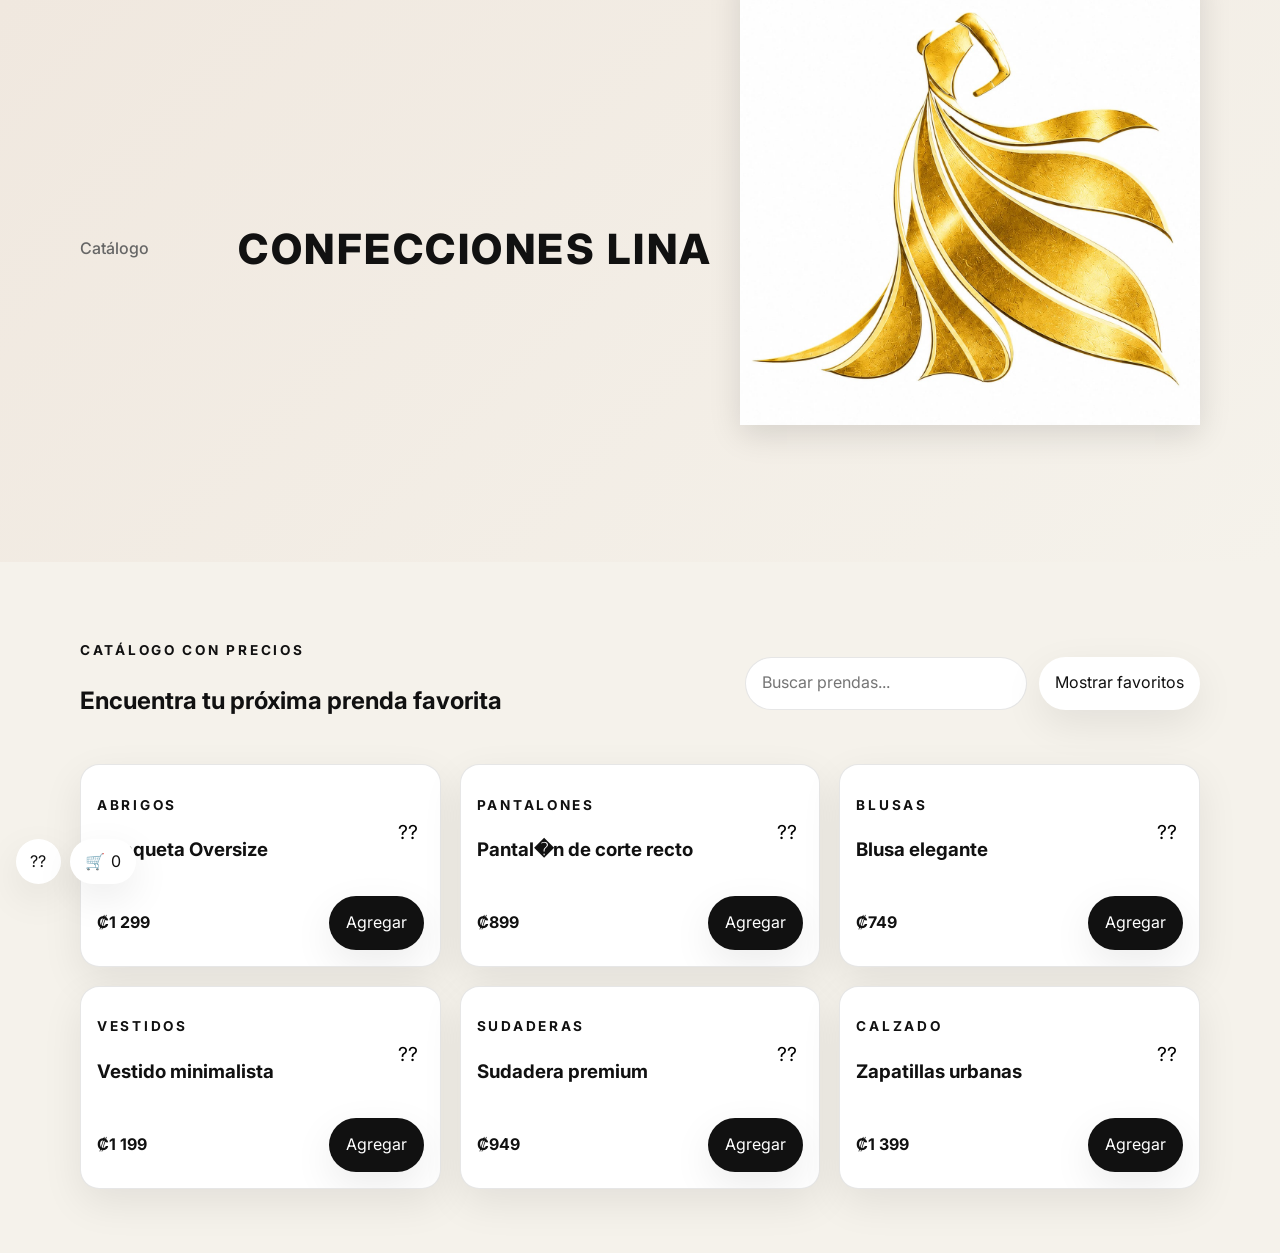
==== index.html @ da02c98f "Add files via upload" ====
<!DOCTYPE html>
<html lang="es" data-theme="light">
  <head>
    <meta charset="UTF-8" />
    <meta name="viewport" content="width=device-width, initial-scale=1.0" />
    <title>CONFECCIONES LINA| Tienda de Ropa</title>
    <meta
      name="description"
      content="Tienda de ropa moderna con catálogo, pedidos en línea, favoritos y pagos digitales."
    />
    <link rel="preconnect" href="https://fonts.googleapis.com" />
    <link rel="preconnect" href="https://fonts.gstatic.com" crossorigin />
    <link
      href="https://fonts.googleapis.com/css2?family=Inter:wght@400;500;600;700;800&display=swap"
      rel="stylesheet"
    />
    <link rel="stylesheet" href="styles.css" />
  </head>
  <body>
    <header class="hero">
      <nav class="navbar container">
        <div class="nav-links">
          <a href="#catalogo">Catálogo</a>
        </div>
        <div class="nav-actions">
          <a class="brand" href="#catalogo"><span class="brand-text">Confecciones Lina</span><img src="WhatsApp Image 2026-07-14 at 6.06.58 PM (8).jpeg" alt="Confecciones Lina logo" class="brand-logo"></a>
        </div>
      </nav>
    </header>

    <main>
      <section id="catalogo" class="section container">
        <div class="section-head">
          <div>
            <p class="eyebrow">Catálogo con precios</p>
            <h2>Encuentra tu próxima prenda favorita</h2>
          </div>
          <div class="controls">
            <input id="searchInput" type="search" placeholder="Buscar prendas..." />
            <button id="favoritesToggle" class="secondary-btn">Mostrar favoritos</button>
          </div>
        </div>

        <div id="productGrid" class="product-grid"></div>
      </section>
    </main>

    <div class="bottom-actions container">
      <button id="themeToggle" class="icon-btn" aria-label="Cambiar tema">🌙</button>
      <a id="cartBtn" class="cart-btn" href="cart.html">🛒 <span id="cartCount">0</span></a>
    </div>
    <script src="script.js"></script>
  </body>
</html>
---- styles.css ----
:root {
  color-scheme: light;
  --bg: #f5f2eb;
  --surface: #ffffff;
  --surface-2: #f0e8df;
  --text: #111111;
  --muted: #666666;
  --accent: #111111;
  --accent-2: #111111; /* cambiar dorado a negro */
  --border: rgba(17, 17, 17, 0.1);
  --shadow: 0 14px 40px rgba(17, 17, 17, 0.08);
}

html[data-theme='dark'] {
  color-scheme: dark;
  --bg: #0f1115;
  --surface: #161a22;
  --surface-2: #202531;
  --text: #f6f6f6;
  --muted: #b4b8c3;
  --accent: #ffffff;
  --accent-2: #111111; /* mantener negro en modo oscuro */
  --border: rgba(255, 255, 255, 0.12);
  --shadow: 0 14px 40px rgba(0, 0, 0, 0.28);
}

* { box-sizing: border-box; }
body {
  margin: 0;
  font-family: 'Inter', sans-serif;
  background: var(--bg);
  color: var(--text);
  line-height: 1.6;
  transition: background 0.3s ease, color 0.3s ease;
}
a { text-decoration: none; color: inherit; }
button, input { font: inherit; }
 .brand img, .brand-logo { width: auto; height: 420px; display: inline-block; object-fit: contain; margin-left: 0.6rem; vertical-align: middle; background: var(--bg) !important; background-color: var(--bg) !important; background-image: none !important; mix-blend-mode: normal; border: none; position: relative; top: -40px; z-index: 60; box-shadow: 0 10px 30px rgba(0,0,0,0.12); }
img { width: 100%; display: block; object-fit: cover; }
.container { width: min(1120px, calc(100% - 2rem)); margin: 0 auto; }
.hero {
  background: linear-gradient(135deg, var(--surface-2), var(--bg));
  padding-bottom: 4rem;
}
.navbar {
  display: flex;
  justify-content: space-between;
  align-items: center;
  padding: 1.2rem 0;
  gap: 1rem;
}
.brand {
  font-size: 2.6rem;
  font-weight: 800;
  letter-spacing: 0.06em;
  text-transform: uppercase;
  display: flex;
  align-items: center;
  gap: 0.6rem;
}
.brand { white-space: nowrap; }
.brand-text { margin-right: 0.5rem; display: inline-block; }

.brand { color: var(--accent); }
.nav-links, .nav-actions { display: flex; gap: 1rem; align-items: center; }
.nav-links a { color: var(--muted); font-weight: 500; }
.nav-links a:hover { color: var(--accent); }
.icon-btn, .secondary-btn, .primary-btn, .ghost-btn, .cart-btn {
  border: 0;
  border-radius: 999px;
  padding: 0.8rem 1rem;
  cursor: pointer;
  transition: transform 0.2s ease, box-shadow 0.2s ease;
}
.icon-btn:hover, .secondary-btn:hover, .primary-btn:hover, .ghost-btn:hover, .cart-btn:hover {
  transform: translateY(-2px);
}
.secondary-btn, .ghost-btn, .icon-btn, .cart-btn {
  background: var(--surface);
  color: var(--accent);
  box-shadow: var(--shadow);
}
.primary-btn {
  background: var(--accent-2);
  color: #fff;
  box-shadow: var(--shadow);
  border: 1px solid rgba(0,0,0,0.06);
}
.hero-content {
  display: grid;
  grid-template-columns: 1.1fr 0.9fr;
  gap: 2rem;
  align-items: center;
  padding: 3rem 0 1rem;
}
.eyebrow {
  font-size: 0.85rem;
  letter-spacing: 0.2em;
  text-transform: uppercase;
  color: var(--accent-2);
  font-weight: 700;
  margin-bottom: 0.5rem;
}
.hero h1 { font-size: clamp(2rem, 4vw, 3.2rem); margin: 0 0 1rem; }
.hero p { color: var(--muted); max-width: 60ch; }
.hero-actions { display: flex; flex-wrap: wrap; gap: 0.8rem; margin-top: 1.5rem; }
.hero-badges { display: flex; flex-wrap: wrap; gap: 0.7rem; margin-top: 1.3rem; }
.hero-badges span {
  padding: 0.55rem 0.85rem;
  background: var(--surface);
  border: 1px solid var(--border);
  border-radius: 999px;
  font-size: 0.92rem;
}
.hero-card {
  background: var(--surface);
  border: 1px solid var(--border);
  border-radius: 1.5rem;
  overflow: hidden;
  box-shadow: var(--shadow);
}
.hero-card img { height: 360px; }
.hero-card-info { padding: 1rem 1rem 1.2rem; }
.section { padding: 4rem 0; }
.section-head { display: flex; justify-content: space-between; align-items: center; gap: 1rem; margin-bottom: 1.5rem; }
.controls { display: flex; gap: 0.75rem; flex-wrap: wrap; }
.controls input {
  min-width: 220px;
  border: 1px solid var(--border);
  background: var(--surface);
  color: var(--text);
  border-radius: 999px;
  padding: 0.8rem 1rem;
}
.product-grid { display: grid; grid-template-columns: repeat(3, minmax(0, 1fr)); gap: 1.2rem; }
.owner-panel { padding-top: 1rem; }
.owner-grid { display: grid; grid-template-columns: 1.05fr 0.95fr; gap: 1.2rem; align-items: start; }
.owner-form, .owner-preview {
  background: var(--surface);
  border: 1px solid var(--border);
  border-radius: 1.2rem;
  padding: 1.2rem;
  box-shadow: var(--shadow);
}
.owner-form { display: grid; gap: 0.85rem; }
.field { display: grid; gap: 0.4rem; }
.field span { font-weight: 600; }
.field label {
  display: block;
  margin-bottom: 0.4rem;
  font-weight: 600;
}
.owner-login-link {
  margin-top: 1rem;
}
.owner-login-link button {
  width: 100%;
}
.owner-form input[type="text"], .owner-form input[type="number"], .owner-form input[type="url"], .owner-form input[type="file"] {
  padding: 0.8rem 0.95rem;
  border-radius: 0.85rem;
  border: 1px solid var(--border);
  background: var(--surface-2);
  color: var(--text);
}
.owner-form input[type="file"] { padding: 0.7rem; background: var(--surface); }
.form-feedback {
  margin: 0;
  color: var(--accent-2);
  font-weight: 600;
  min-height: 1.3rem;
}
.owner-preview-card {
  margin-top: 1rem;
  border-radius: 1rem;
  overflow: hidden;
  border: 1px solid var(--border);
  background: var(--surface-2);
}
.owner-registrations {
  margin-top: 1.5rem;
  padding: 1rem;
  border-radius: 1rem;
  border: 1px solid var(--border);
  background: var(--surface);
}
.registered-users {
  display: grid;
  gap: 0.8rem;
  margin-top: 1rem;
}
.registered-user {
  padding: 0.85rem;
  border-radius: 0.95rem;
  background: var(--surface-2);
  border: 1px solid var(--border);
}
.password-field {
  display: flex;
  gap: 0.6rem;
  align-items: center;
}
.login-actions {
  display: flex;
  gap: 0.75rem;
  flex-wrap: wrap;
  margin-top: 1rem;
}
.hidden { display: none !important; }
.modal.hidden { display: none; }
.modal-card { width: min(420px, 100%); position: relative; }
.owner-preview-image {
  height: 190px;
  background: linear-gradient(135deg, rgba(199, 166, 123, 0.35), rgba(17, 17, 17, 0.08));
  background-size: cover;
  background-position: center;
}
.owner-preview-info { padding: 1rem; }
.product-card {
  background: var(--surface);
  border: 1px solid var(--border);
  border-radius: 1.2rem;
  overflow: hidden;
  box-shadow: var(--shadow);
  transition: transform 0.25s ease;
}
.product-card:hover { transform: translateY(-4px); }
.product-card img { height: 230px; }
.product-info { padding: 1rem; }
.product-top { display: flex; justify-content: space-between; gap: 0.6rem; align-items: center; }
.favorite-btn {
  border: 0;
  background: none;
  font-size: 1.2rem;
  cursor: pointer;
}
.cart-row-actions {
  display: flex;
  align-items: center;
  gap: 0.8rem;
}
.remove-cart-btn {
  border: 1px solid var(--accent-2);
  background: transparent;
  color: var(--accent);
  border-radius: 0.9rem;
  padding: 0.45rem 0.85rem;
}
.price-row { display: flex; justify-content: space-between; align-items: center; margin-top: 0.8rem; }
.about { display: grid; grid-template-columns: 1.2fr 0.8fr; gap: 2rem; align-items: start; }
.about-card, .location-card, .review-card, .modal-card {
  background: var(--surface);
  border: 1px solid var(--border);
  border-radius: 1.2rem;
  padding: 1.2rem;
  box-shadow: var(--shadow);
}
.metric { display: flex; justify-content: space-between; padding: 0.7rem 0; border-bottom: 1px solid var(--border); }
.metric:last-child { border-bottom: 0; }
.gallery-grid { display: grid; grid-template-columns: repeat(3, minmax(0, 1fr)); gap: 1rem; }
.gallery-grid img { height: 260px; border-radius: 1rem; }
.review-grid { display: grid; grid-template-columns: repeat(3, minmax(0, 1fr)); gap: 1rem; }
.review-card p { color: var(--muted); }
.location-card { display: flex; justify-content: space-between; align-items: center; gap: 1rem; }
.whatsapp-float {
  position: fixed;
  right: 1rem;
  bottom: 1rem;
  width: 3.4rem;
  height: 3.4rem;
  border-radius: 50%;
  background: #25d366;
  color: white;
  display: grid;
  place-items: center;
  font-size: 1.45rem;
  box-shadow: var(--shadow);
  z-index: 20;
}

.bottom-actions {
  position: fixed;
  left: 1rem;
  bottom: 1rem;
  display: flex;
  gap: 0.6rem;
  align-items: center;
  background: transparent;
  z-index: 20;
}

.bottom-actions .icon-btn, .bottom-actions .cart-btn {
  border-radius: 999px;
  padding: 0.6rem 0.9rem;
  background: var(--surface);
  color: var(--accent);
  box-shadow: var(--shadow);
}

.bottom-actions .cart-btn { display: inline-flex; align-items: center; gap: 0.4rem; }
.modal {
  position: fixed;
  inset: 0;
  background: rgba(0, 0, 0, 0.4);
  display: grid;
  place-items: center;
  padding: 1rem;
  z-index: 30;
}
.hidden { display: none !important; }
.modal.hidden { display: none; }
.modal-card { width: min(420px, 100%); position: relative; }
.close-btn {
  position: absolute;
  right: 0.8rem;
  top: 0.8rem;
  border: 0;
  background: transparent;
  font-size: 1.3rem;
  cursor: pointer;
  color: var(--muted);
}
.modal form { display: grid; gap: 0.75rem; margin-top: 1rem; }
.modal input {
  padding: 0.85rem 0.95rem;
  border-radius: 0.8rem;
  border: 1px solid var(--border);
  background: var(--surface-2);
  color: var(--text);
}
.cart-items { display: grid; gap: 0.8rem; margin: 1rem 0; }
.cart-item { display: flex; justify-content: space-between; align-items: center; gap: 1rem; padding: 0.8rem 0; border-bottom: 1px solid var(--border); }
.cart-footer { display: flex; justify-content: space-between; align-items: center; gap: 1rem; margin-top: 1rem; }
@media (max-width: 900px) {
  .hero-content, .about, .product-grid, .gallery-grid, .review-grid, .owner-grid { grid-template-columns: 1fr; }
  .section-head, .location-card { flex-direction: column; align-items: start; }
}
@media (max-width: 720px) {
  .navbar { flex-wrap: wrap; }
  .nav-links { width: 100%; justify-content: space-between; order: 3; }
  .hero-card img { height: 260px; }
  .controls { width: 100%; }
  .controls input { flex: 1; min-width: 0; }
}

html[data-theme='dark'] .brand-logo { mix-blend-mode: normal; }

@media (max-width: 720px) {
  .brand img, .brand-logo { height: 140px; margin-right: 0.5rem; top: -12px; mix-blend-mode: normal; }
  .brand { font-size: 1.25rem; gap: 0.4rem; }
}

@media (min-width: 1120px) {
  .brand img, .brand-logo { height: 460px; top: -54px; }
}
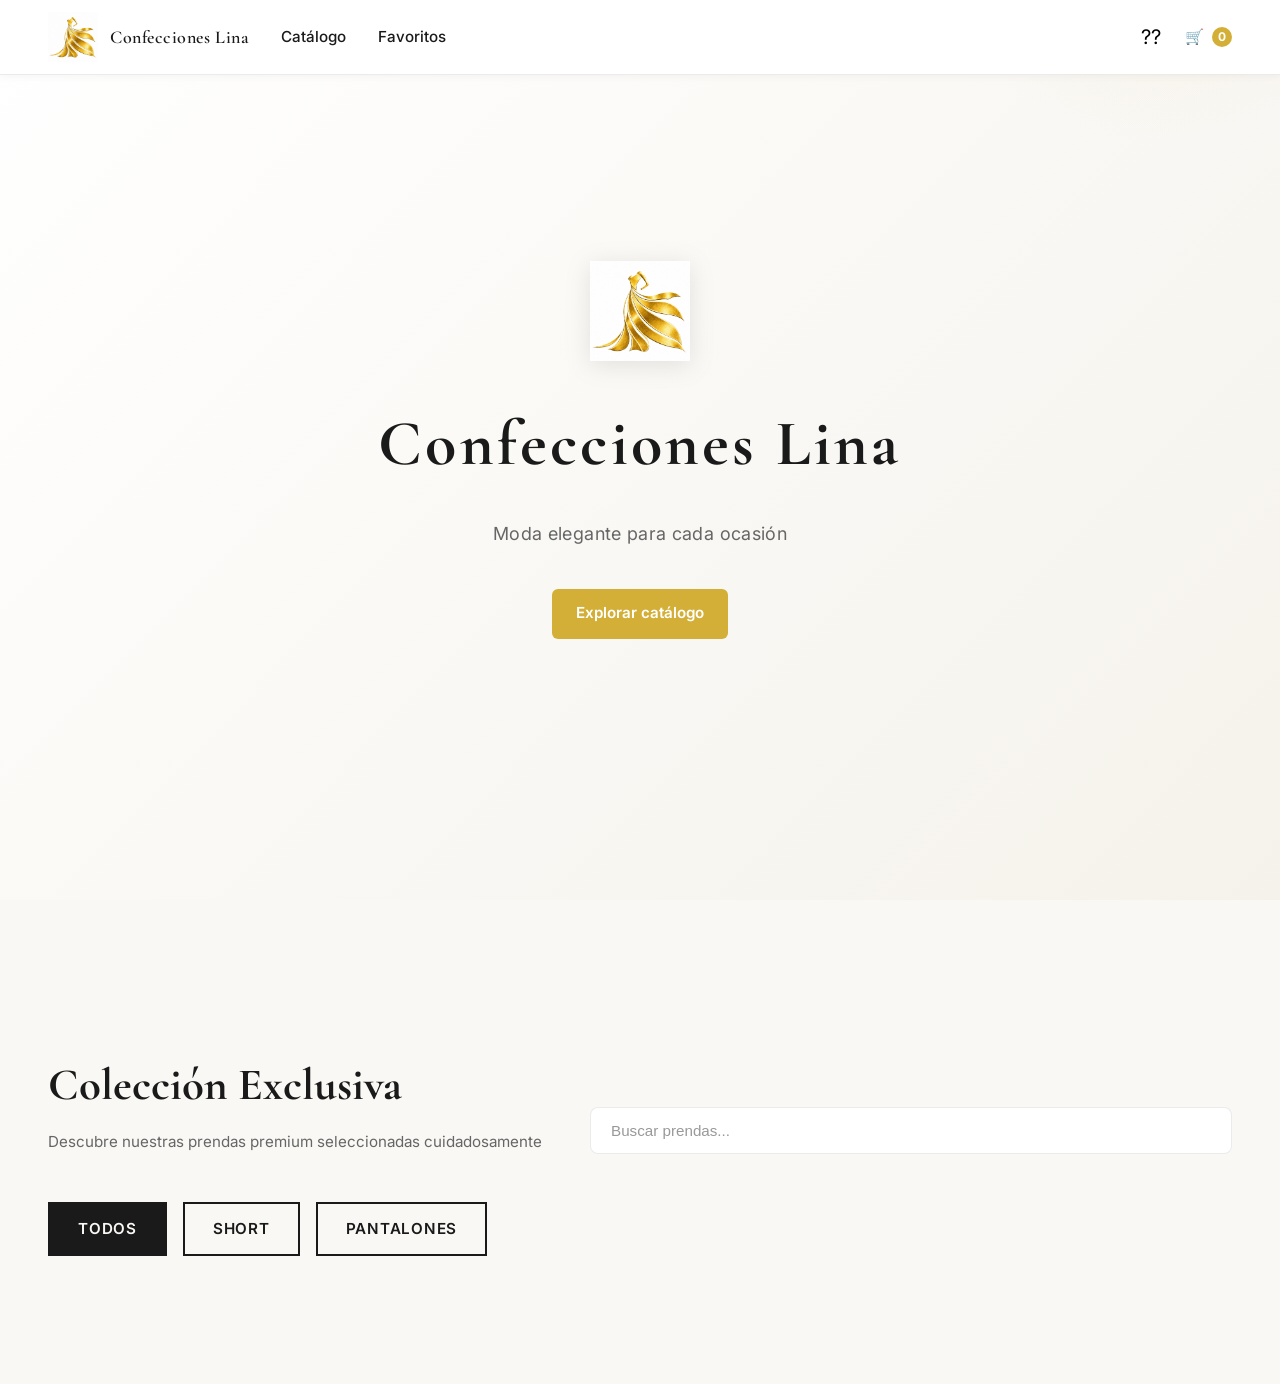
==== commit 21178944: "Add files via upload" ====
--- a/index.html
+++ b/index.html
@@ -3,10 +3,10 @@
   <head>
     <meta charset="UTF-8" />
     <meta name="viewport" content="width=device-width, initial-scale=1.0" />
-    <title>CONFECCIONES LINA| Tienda de Ropa</title>
+    <title>CONFECCIONES LINA | Boutique de Moda Premium</title>
     <meta
       name="description"
-      content="Tienda de ropa moderna con catálogo, pedidos en línea, favoritos y pagos digitales."
+      content="Boutique de moda elegante con colección premium de ropa para cada ocasión. Diseño exclusivo, calidad de lujo."
     />
     <link rel="preconnect" href="https://fonts.googleapis.com" />
     <link rel="preconnect" href="https://fonts.gstatic.com" crossorigin />
@@ -14,41 +14,71 @@
       href="https://fonts.googleapis.com/css2?family=Inter:wght@400;500;600;700;800&display=swap"
       rel="stylesheet"
     />
+    <link
+      href="https://fonts.googleapis.com/css2?family=Cormorant+Garamond:wght@500;600;700&display=swap"
+      rel="stylesheet"
+    />
     <link rel="stylesheet" href="styles.css" />
   </head>
   <body>
-    <header class="hero">
-      <nav class="navbar container">
-        <div class="nav-links">
-          <a href="#catalogo">Catálogo</a>
+    <!-- Hero Principal -->
+    <header class="hero-main">
+      <div class="hero-content">
+        <div class="hero-logo-wrapper">
+          <img src="Logo.jpeg" alt="Confecciones Lina logo" class="hero-logo" />
         </div>
-        <div class="nav-actions">
-          <a class="brand" href="#catalogo"><span class="brand-text">Confecciones Lina</span><img src="WhatsApp Image 2026-07-14 at 6.06.58 PM (8).jpeg" alt="Confecciones Lina logo" class="brand-logo"></a>
-        </div>
-      </nav>
+        <h1 class="hero-title">Confecciones Lina</h1>
+        <p class="hero-tagline">Moda elegante para cada ocasión</p>
+        <button class="btn-primary btn-hero" onclick="document.getElementById('catalogo').scrollIntoView({ behavior: 'smooth' })">
+          Explorar catálogo
+        </button>
+      </div>
     </header>
 
+    <!-- Navbar Fijo -->
+    <nav class="navbar-fixed container">
+      <div class="navbar-content">
+        <a href="#catalogo" class="navbar-brand">
+          <img src="Logo.jpeg" alt="Confecciones Lina" class="navbar-logo" />
+          <span>Confecciones Lina</span>
+        </a>
+        <div class="navbar-menu">
+          <a href="#catalogo" class="nav-link">Catálogo</a>
+          <button id="favoritesToggle" class="nav-link nav-btn">Favoritos</button>
+        </div>
+        <div class="navbar-actions">
+          <button id="themeToggle" class="nav-icon" aria-label="Cambiar tema">🌙</button>
+          <a id="cartBtn" class="nav-cart" href="cart.html">
+            🛒 <span id="cartCount">0</span>
+          </a>
+        </div>
+      </div>
+    </nav>
+
     <main>
-      <section id="catalogo" class="section container">
-        <div class="section-head">
+      <!-- Sección Catálogo -->
+      <section id="catalogo" class="section-catalog container">
+        <div class="section-header">
           <div>
-            <p class="eyebrow">Catálogo con precios</p>
-            <h2>Encuentra tu próxima prenda favorita</h2>
+            <h2 class="section-title">Colección Exclusiva</h2>
+            <p class="section-subtitle">Descubre nuestras prendas premium seleccionadas cuidadosamente</p>
           </div>
-          <div class="controls">
-            <input id="searchInput" type="search" placeholder="Buscar prendas..." />
-            <button id="favoritesToggle" class="secondary-btn">Mostrar favoritos</button>
+          <div class="search-box">
+            <input id="searchInput" type="search" placeholder="Buscar prendas..." class="search-input" />
           </div>
+        </div>
+
+        <!-- Categorías -->
+        <div class="categories-section">
+          <button class="category-btn active" data-category="all">Todos</button>
+          <button class="category-btn" data-category="Short">Short</button>
+          <button class="category-btn" data-category="Pantalones">Pantalones</button>
         </div>
 
         <div id="productGrid" class="product-grid"></div>
       </section>
     </main>
 
-    <div class="bottom-actions container">
-      <button id="themeToggle" class="icon-btn" aria-label="Cambiar tema">🌙</button>
-      <a id="cartBtn" class="cart-btn" href="cart.html">🛒 <span id="cartCount">0</span></a>
-    </div>
     <script src="script.js"></script>
   </body>
 </html>
--- a/styles.css
+++ b/styles.css
@@ -1,355 +1,906 @@
+/* ===== VARIABLES GLOBALES ===== */
 :root {
   color-scheme: light;
-  --bg: #f5f2eb;
+  --bg: #faf8f5;
   --surface: #ffffff;
-  --surface-2: #f0e8df;
-  --text: #111111;
-  --muted: #666666;
-  --accent: #111111;
-  --accent-2: #111111; /* cambiar dorado a negro */
-  --border: rgba(17, 17, 17, 0.1);
-  --shadow: 0 14px 40px rgba(17, 17, 17, 0.08);
-}
-
-html[data-theme='dark'] {
+  --surface-2: #f5f2eb;
+  --text: #1a1a1a;
+  --text-secondary: #666666;
+  --text-muted: #999999;
+  --gold: #d4af37;
+  --gold-dark: #c9a835;
+  --gold-light: #e8d9b8;
+  --border: rgba(0, 0, 0, 0.08);
+  --shadow-sm: 0 2px 8px rgba(0, 0, 0, 0.04);
+  --shadow-md: 0 8px 24px rgba(0, 0, 0, 0.08);
+  --shadow-lg: 0 16px 40px rgba(0, 0, 0, 0.12);
+  --transition: all 0.3s cubic-bezier(0.4, 0, 0.2, 1);
+}
+
+html[data-theme="dark"] {
   color-scheme: dark;
-  --bg: #0f1115;
-  --surface: #161a22;
-  --surface-2: #202531;
-  --text: #f6f6f6;
-  --muted: #b4b8c3;
-  --accent: #ffffff;
-  --accent-2: #111111; /* mantener negro en modo oscuro */
-  --border: rgba(255, 255, 255, 0.12);
-  --shadow: 0 14px 40px rgba(0, 0, 0, 0.28);
-}
-
-* { box-sizing: border-box; }
+  --bg: #0f0d0a;
+  --surface: #1a1815;
+  --surface-2: #242118;
+  --text: #f5f3f0;
+  --text-secondary: #b8b5af;
+  --text-muted: #7a7773;
+  --gold: #d4af37;
+  --gold-dark: #c9a835;
+  --gold-light: #3a3628;
+  --border: rgba(255, 255, 255, 0.1);
+  --shadow-sm: 0 2px 8px rgba(0, 0, 0, 0.2);
+  --shadow-md: 0 8px 24px rgba(0, 0, 0, 0.3);
+  --shadow-lg: 0 16px 40px rgba(0, 0, 0, 0.4);
+}
+
+/* ===== RESET & BASE ===== */
+* {
+  box-sizing: border-box;
+  margin: 0;
+  padding: 0;
+}
+
+html {
+  scroll-behavior: smooth;
+}
+
 body {
+  font-family: "Inter", sans-serif;
+  background: var(--bg);
+  color: var(--text);
+  line-height: 1.6;
+  transition: background var(--transition), color var(--transition);
+}
+
+a {
+  text-decoration: none;
+  color: inherit;
+}
+
+button {
+  font: inherit;
+  cursor: pointer;
+  border: none;
+}
+
+img {
+  max-width: 100%;
+  height: auto;
+  display: block;
+}
+
+.container {
+  width: min(1280px, calc(100% - 3rem));
+  margin: 0 auto;
+}
+
+/* ===== HERO PRINCIPAL ===== */
+.hero-main {
+  background: linear-gradient(135deg, var(--surface) 0%, var(--surface-2) 100%);
+  padding: 8rem 2rem;
+  display: flex;
+  align-items: center;
+  justify-content: center;
+  min-height: 100vh;
+  position: relative;
+  overflow: hidden;
+}
+
+.hero-main::before {
+  content: "";
+  position: absolute;
+  top: -40%;
+  right: -10%;
+  width: 500px;
+  height: 500px;
+  background: radial-gradient(circle, var(--gold-light) 0%, transparent 70%);
+  opacity: 0.3;
+  border-radius: 50%;
+  z-index: 0;
+}
+
+.hero-content {
+  text-align: center;
+  z-index: 1;
+  display: flex;
+  flex-direction: column;
+  align-items: center;
+  gap: 1.5rem;
+  animation: fadeInUp 0.8s ease-out;
+}
+
+.hero-logo-wrapper {
+  width: 100%;
+  display: flex;
+  justify-content: center;
+  margin-bottom: 0.5rem;
+}
+
+.hero-logo {
+  width: 100px;
+  height: 100px;
+  object-fit: contain;
+  filter: drop-shadow(0 4px 12px rgba(0, 0, 0, 0.1));
+}
+
+.hero-title {
+  font-family: "Cormorant Garamond", serif;
+  font-size: clamp(2.5rem, 5vw, 4rem);
+  font-weight: 700;
+  letter-spacing: 0.05em;
+  color: var(--text);
   margin: 0;
-  font-family: 'Inter', sans-serif;
-  background: var(--bg);
-  color: var(--text);
-  line-height: 1.6;
-  transition: background 0.3s ease, color 0.3s ease;
-}
-a { text-decoration: none; color: inherit; }
-button, input { font: inherit; }
- .brand img, .brand-logo { width: auto; height: 420px; display: inline-block; object-fit: contain; margin-left: 0.6rem; vertical-align: middle; background: var(--bg) !important; background-color: var(--bg) !important; background-image: none !important; mix-blend-mode: normal; border: none; position: relative; top: -40px; z-index: 60; box-shadow: 0 10px 30px rgba(0,0,0,0.12); }
-img { width: 100%; display: block; object-fit: cover; }
-.container { width: min(1120px, calc(100% - 2rem)); margin: 0 auto; }
-.hero {
-  background: linear-gradient(135deg, var(--surface-2), var(--bg));
-  padding-bottom: 4rem;
-}
-.navbar {
+}
+
+.hero-tagline {
+  font-size: 1.125rem;
+  color: var(--text-secondary);
+  font-weight: 400;
+  max-width: 50ch;
+  letter-spacing: 0.02em;
+}
+
+.btn-hero {
+  margin-top: 1rem;
+  padding: 1rem 2.5rem;
+  font-size: 1rem;
+  font-weight: 600;
+}
+
+/* ===== NAVBAR FIJO ===== */
+.navbar-fixed {
+  position: fixed;
+  top: 0;
+  left: 0;
+  right: 0;
+  background: var(--surface);
+  border-bottom: 1px solid var(--border);
+  box-shadow: var(--shadow-sm);
+  z-index: 100;
+  padding: 0;
+  width: 100%;
+}
+
+.navbar-content {
+  width: min(1280px, calc(100% - 3rem));
+  margin: 0 auto;
   display: flex;
   justify-content: space-between;
   align-items: center;
-  padding: 1.2rem 0;
-  gap: 1rem;
-}
-.brand {
-  font-size: 2.6rem;
-  font-weight: 800;
-  letter-spacing: 0.06em;
-  text-transform: uppercase;
-  display: flex;
-  align-items: center;
-  gap: 0.6rem;
-}
-.brand { white-space: nowrap; }
-.brand-text { margin-right: 0.5rem; display: inline-block; }
-
-.brand { color: var(--accent); }
-.nav-links, .nav-actions { display: flex; gap: 1rem; align-items: center; }
-.nav-links a { color: var(--muted); font-weight: 500; }
-.nav-links a:hover { color: var(--accent); }
-.icon-btn, .secondary-btn, .primary-btn, .ghost-btn, .cart-btn {
-  border: 0;
+  gap: 2rem;
+  padding: 0.75rem 1.5rem;
+}
+
+.navbar-brand {
+  display: flex;
+  align-items: center;
+  gap: 0.75rem;
+  font-family: "Cormorant Garamond", serif;
+  font-size: 1.125rem;
+  font-weight: 600;
+  letter-spacing: 0.03em;
+  white-space: nowrap;
+  transition: opacity var(--transition);
+}
+
+.navbar-brand:hover {
+  opacity: 0.7;
+}
+
+.navbar-logo {
+  width: 50px;
+  height: 50px;
+  object-fit: contain;
+}
+
+.navbar-menu {
+  display: flex;
+  gap: 2rem;
+  align-items: center;
+  flex: 1;
+}
+
+.nav-link {
+  font-size: 0.95rem;
+  color: var(--text);
+  font-weight: 500;
+  position: relative;
+  transition: color var(--transition);
+  background: none;
+  padding: 0;
+  border: none;
+  cursor: pointer;
+}
+
+.nav-link::after {
+  content: "";
+  position: absolute;
+  bottom: -4px;
+  left: 0;
+  width: 0;
+  height: 2px;
+  background: var(--gold);
+  transition: width var(--transition);
+}
+
+.nav-link:hover::after {
+  width: 100%;
+}
+
+.nav-btn {
+  background: none;
+  border: none;
+  font-weight: 500;
+  cursor: pointer;
+}
+
+.navbar-actions {
+  display: flex;
+  gap: 1.5rem;
+  align-items: center;
+}
+
+.nav-icon {
+  background: none;
+  border: none;
+  font-size: 1.25rem;
+  cursor: pointer;
+  transition: transform var(--transition);
+}
+
+.nav-icon:hover {
+  transform: scale(1.15);
+}
+
+.nav-cart {
+  display: inline-flex;
+  align-items: center;
+  gap: 0.5rem;
+  font-weight: 600;
+  font-size: 0.95rem;
+  color: var(--gold);
+  transition: color var(--transition);
+}
+
+.nav-cart:hover {
+  color: var(--gold-dark);
+}
+
+#cartCount {
+  display: inline-flex;
+  align-items: center;
+  justify-content: center;
+  min-width: 20px;
+  height: 20px;
+  background: var(--gold);
+  color: #fff;
   border-radius: 999px;
-  padding: 0.8rem 1rem;
-  cursor: pointer;
-  transition: transform 0.2s ease, box-shadow 0.2s ease;
-}
-.icon-btn:hover, .secondary-btn:hover, .primary-btn:hover, .ghost-btn:hover, .cart-btn:hover {
-  transform: translateY(-2px);
-}
-.secondary-btn, .ghost-btn, .icon-btn, .cart-btn {
-  background: var(--surface);
-  color: var(--accent);
-  box-shadow: var(--shadow);
-}
-.primary-btn {
-  background: var(--accent-2);
-  color: #fff;
-  box-shadow: var(--shadow);
-  border: 1px solid rgba(0,0,0,0.06);
-}
-.hero-content {
-  display: grid;
-  grid-template-columns: 1.1fr 0.9fr;
-  gap: 2rem;
-  align-items: center;
-  padding: 3rem 0 1rem;
-}
-.eyebrow {
-  font-size: 0.85rem;
-  letter-spacing: 0.2em;
-  text-transform: uppercase;
-  color: var(--accent-2);
+  font-size: 0.75rem;
+  font-weight: 700;
+}
+
+/* ===== MAIN CONTENT (con margen para navbar fijo) ===== */
+main {
+  padding-top: 70px;
+}
+
+/* ===== SECCIÓN CATÁLOGO ===== */
+.section-catalog {
+  padding: 5rem 1.5rem;
+}
+
+.section-header {
+  display: flex;
+  justify-content: space-between;
+  align-items: flex-end;
+  gap: 3rem;
+  margin-bottom: 3rem;
+}
+
+.section-title {
+  font-family: "Cormorant Garamond", serif;
+  font-size: clamp(2rem, 4vw, 2.8rem);
   font-weight: 700;
   margin-bottom: 0.5rem;
-}
-.hero h1 { font-size: clamp(2rem, 4vw, 3.2rem); margin: 0 0 1rem; }
-.hero p { color: var(--muted); max-width: 60ch; }
-.hero-actions { display: flex; flex-wrap: wrap; gap: 0.8rem; margin-top: 1.5rem; }
-.hero-badges { display: flex; flex-wrap: wrap; gap: 0.7rem; margin-top: 1.3rem; }
-.hero-badges span {
-  padding: 0.55rem 0.85rem;
-  background: var(--surface);
-  border: 1px solid var(--border);
-  border-radius: 999px;
-  font-size: 0.92rem;
-}
-.hero-card {
-  background: var(--surface);
-  border: 1px solid var(--border);
-  border-radius: 1.5rem;
-  overflow: hidden;
-  box-shadow: var(--shadow);
-}
-.hero-card img { height: 360px; }
-.hero-card-info { padding: 1rem 1rem 1.2rem; }
-.section { padding: 4rem 0; }
-.section-head { display: flex; justify-content: space-between; align-items: center; gap: 1rem; margin-bottom: 1.5rem; }
-.controls { display: flex; gap: 0.75rem; flex-wrap: wrap; }
-.controls input {
-  min-width: 220px;
+  color: var(--text);
+}
+
+.section-subtitle {
+  font-size: 0.95rem;
+  color: var(--text-secondary);
+  max-width: 60ch;
+}
+
+.search-box {
+  flex: 1;
+  min-width: 250px;
+}
+
+.search-input {
+  width: 100%;
+  padding: 0.875rem 1.25rem;
+  font-size: 0.95rem;
   border: 1px solid var(--border);
   background: var(--surface);
   color: var(--text);
-  border-radius: 999px;
-  padding: 0.8rem 1rem;
-}
-.product-grid { display: grid; grid-template-columns: repeat(3, minmax(0, 1fr)); gap: 1.2rem; }
-.owner-panel { padding-top: 1rem; }
-.owner-grid { display: grid; grid-template-columns: 1.05fr 0.95fr; gap: 1.2rem; align-items: start; }
-.owner-form, .owner-preview {
-  background: var(--surface);
-  border: 1px solid var(--border);
-  border-radius: 1.2rem;
-  padding: 1.2rem;
-  box-shadow: var(--shadow);
-}
-.owner-form { display: grid; gap: 0.85rem; }
-.field { display: grid; gap: 0.4rem; }
-.field span { font-weight: 600; }
-.field label {
-  display: block;
-  margin-bottom: 0.4rem;
-  font-weight: 600;
-}
-.owner-login-link {
-  margin-top: 1rem;
-}
-.owner-login-link button {
-  width: 100%;
-}
-.owner-form input[type="text"], .owner-form input[type="number"], .owner-form input[type="url"], .owner-form input[type="file"] {
-  padding: 0.8rem 0.95rem;
-  border-radius: 0.85rem;
-  border: 1px solid var(--border);
-  background: var(--surface-2);
-  color: var(--text);
-}
-.owner-form input[type="file"] { padding: 0.7rem; background: var(--surface); }
-.form-feedback {
-  margin: 0;
-  color: var(--accent-2);
-  font-weight: 600;
-  min-height: 1.3rem;
-}
-.owner-preview-card {
-  margin-top: 1rem;
-  border-radius: 1rem;
-  overflow: hidden;
-  border: 1px solid var(--border);
-  background: var(--surface-2);
-}
-.owner-registrations {
-  margin-top: 1.5rem;
-  padding: 1rem;
-  border-radius: 1rem;
-  border: 1px solid var(--border);
-  background: var(--surface);
-}
-.registered-users {
+  border-radius: 8px;
+  transition: border-color var(--transition), box-shadow var(--transition);
+}
+
+.search-input:focus {
+  outline: none;
+  border-color: var(--gold);
+  box-shadow: 0 0 0 3px var(--gold-light);
+}
+
+.search-input::placeholder {
+  color: var(--text-muted);
+}
+
+/* ===== CATEGORÍAS ===== */
+.categories-section {
+  margin: 2.5rem 0 3rem 0;
+  display: flex;
+  gap: 1rem;
+  flex-wrap: wrap;
+}
+
+.category-btn {
+  padding: 0.8rem 1.75rem;
+  font-size: 0.95rem;
+  font-weight: 600;
+  background: transparent;
+  color: var(--text);
+  border: 2px solid var(--text);
+  border-radius: 0;
+  letter-spacing: 0.05em;
+  text-transform: uppercase;
+  cursor: pointer;
+  transition: all 0.3s ease;
+}
+
+.category-btn:hover {
+  border-color: var(--gold);
+  color: var(--gold);
+  background: transparent;
+}
+
+.category-btn.active {
+  background: var(--text);
+  color: var(--bg);
+  border-color: var(--text);
+}
+
+.category-btn.active:hover {
+  background: var(--gold);
+  border-color: var(--gold);
+  color: #1a1a1a;
+}
+
+/* ===== PRODUCT GRID ===== */
+.product-grid {
   display: grid;
-  gap: 0.8rem;
-  margin-top: 1rem;
-}
-.registered-user {
-  padding: 0.85rem;
-  border-radius: 0.95rem;
-  background: var(--surface-2);
-  border: 1px solid var(--border);
-}
-.password-field {
-  display: flex;
-  gap: 0.6rem;
-  align-items: center;
-}
-.login-actions {
-  display: flex;
-  gap: 0.75rem;
-  flex-wrap: wrap;
-  margin-top: 1rem;
-}
-.hidden { display: none !important; }
-.modal.hidden { display: none; }
-.modal-card { width: min(420px, 100%); position: relative; }
-.owner-preview-image {
-  height: 190px;
-  background: linear-gradient(135deg, rgba(199, 166, 123, 0.35), rgba(17, 17, 17, 0.08));
-  background-size: cover;
-  background-position: center;
-}
-.owner-preview-info { padding: 1rem; }
+  grid-template-columns: repeat(auto-fill, minmax(280px, 1fr));
+  gap: 2rem;
+  animation: fadeIn 0.6s ease-out 0.2s both;
+}
+
+@keyframes fadeIn {
+  from {
+    opacity: 0;
+  }
+  to {
+    opacity: 1;
+  }
+}
+
+@keyframes fadeInUp {
+  from {
+    opacity: 0;
+    transform: translateY(30px);
+  }
+  to {
+    opacity: 1;
+    transform: translateY(0);
+  }
+}
+
+/* ===== PRODUCT CARD ===== */
 .product-card {
   background: var(--surface);
   border: 1px solid var(--border);
-  border-radius: 1.2rem;
+  border-radius: 12px;
   overflow: hidden;
-  box-shadow: var(--shadow);
-  transition: transform 0.25s ease;
-}
-.product-card:hover { transform: translateY(-4px); }
-.product-card img { height: 230px; }
-.product-info { padding: 1rem; }
-.product-top { display: flex; justify-content: space-between; gap: 0.6rem; align-items: center; }
+  box-shadow: var(--shadow-sm);
+  transition: var(--transition);
+  animation: fadeInUp 0.6s ease-out both;
+}
+
+.product-card:hover {
+  transform: translateY(-8px);
+  box-shadow: var(--shadow-lg);
+  border-color: var(--gold-light);
+}
+
+.product-image-wrapper {
+  overflow: hidden;
+  height: 280px;
+  background: var(--surface-2);
+  position: relative;
+}
+
+.product-card img {
+  width: 100%;
+  height: 100%;
+  object-fit: cover;
+  transition: transform 0.6s ease-out;
+}
+
+.product-card:hover img {
+  transform: scale(1.05);
+}
+
+.product-info {
+  padding: 1.5rem;
+}
+
+.product-category {
+  font-size: 0.75rem;
+  letter-spacing: 0.1em;
+  text-transform: uppercase;
+  color: var(--gold);
+  font-weight: 700;
+  margin-bottom: 0.5rem;
+}
+
+.product-name {
+  font-family: "Cormorant Garamond", serif;
+  font-size: 1.25rem;
+  font-weight: 600;
+  margin: 0.5rem 0 1rem;
+  color: var(--text);
+  line-height: 1.3;
+}
+
+.product-footer {
+  display: flex;
+  justify-content: space-between;
+  align-items: center;
+  gap: 0.75rem;
+}
+
+.product-price {
+  font-size: 1.25rem;
+  font-weight: 700;
+  color: var(--gold);
+}
+
+.product-actions {
+  display: flex;
+  gap: 0.5rem;
+}
+
+.btn-add {
+  flex: 1;
+  padding: 0.65rem 1rem;
+  font-size: 0.9rem;
+  font-weight: 600;
+  border-radius: 6px;
+  transition: var(--transition);
+}
+
 .favorite-btn {
-  border: 0;
-  background: none;
-  font-size: 1.2rem;
+  width: 40px;
+  height: 40px;
+  display: flex;
+  align-items: center;
+  justify-content: center;
+  background: var(--surface-2);
+  border: 1px solid var(--border);
+  border-radius: 6px;
+  font-size: 1.1rem;
   cursor: pointer;
-}
-.cart-row-actions {
-  display: flex;
-  align-items: center;
-  gap: 0.8rem;
-}
-.remove-cart-btn {
-  border: 1px solid var(--accent-2);
-  background: transparent;
-  color: var(--accent);
-  border-radius: 0.9rem;
-  padding: 0.45rem 0.85rem;
-}
-.price-row { display: flex; justify-content: space-between; align-items: center; margin-top: 0.8rem; }
-.about { display: grid; grid-template-columns: 1.2fr 0.8fr; gap: 2rem; align-items: start; }
-.about-card, .location-card, .review-card, .modal-card {
+  transition: var(--transition);
+}
+
+.favorite-btn:hover {
+  background: var(--gold-light);
+  transform: scale(1.1);
+}
+
+/* ===== BOTONES ===== */
+.btn-primary {
+  background: var(--gold);
+  color: #fff;
+  padding: 0.8rem 1.5rem;
+  border: none;
+  border-radius: 6px;
+  font-weight: 600;
+  font-size: 0.95rem;
+  transition: var(--transition);
+  cursor: pointer;
+}
+
+.btn-primary:hover {
+  background: var(--gold-dark);
+  transform: translateY(-2px);
+  box-shadow: var(--shadow-md);
+}
+
+.btn-secondary {
+  background: var(--surface);
+  color: var(--text);
+  border: 1px solid var(--border);
+  padding: 0.8rem 1.5rem;
+  border-radius: 6px;
+  font-weight: 600;
+  font-size: 0.95rem;
+  transition: var(--transition);
+  cursor: pointer;
+}
+
+.btn-secondary:hover {
+  border-color: var(--gold);
+  color: var(--gold);
+}
+
+/* ===== RESPONSIVE ===== */
+@media (max-width: 1024px) {
+  .navbar-menu {
+    gap: 1.5rem;
+  }
+
+  .section-header {
+    flex-direction: column;
+    gap: 1.5rem;
+    align-items: flex-start;
+  }
+
+  .product-grid {
+    grid-template-columns: repeat(auto-fill, minmax(240px, 1fr));
+    gap: 1.5rem;
+  }
+}
+
+@media (max-width: 768px) {
+  .navbar-content {
+    flex-wrap: wrap;
+    padding: 1rem 1.5rem;
+  }
+
+  .navbar-brand {
+    flex: 1;
+  }
+
+  .navbar-menu {
+    width: 100%;
+    order: 3;
+    gap: 1rem;
+  }
+
+  .navbar-actions {
+    order: 2;
+    gap: 1rem;
+  }
+
+  .nav-link {
+    font-size: 0.9rem;
+  }
+
+  .hero-main {
+    padding: 6rem 1.5rem;
+    min-height: 80vh;
+  }
+
+  .hero-logo {
+    width: 80px;
+    height: 80px;
+  }
+
+  .hero-title {
+    font-size: 2.2rem;
+  }
+
+  .section-catalog {
+    padding: 3rem 1.5rem;
+  }
+
+  .product-grid {
+    grid-template-columns: repeat(auto-fill, minmax(180px, 1fr));
+    gap: 1rem;
+  }
+
+  .product-image-wrapper {
+    height: 200px;
+  }
+
+  .product-name {
+    font-size: 1.1rem;
+  }
+
+  .section-header {
+    flex-direction: column;
+  }
+
+  .search-box {
+    width: 100%;
+    min-width: unset;
+  }
+}
+
+@media (max-width: 480px) {
+  .navbar-content {
+    padding: 0.75rem 1rem;
+  }
+
+  .navbar-brand span {
+    display: none;
+  }
+
+  .navbar-logo {
+    width: 45px;
+    height: 45px;
+  }
+
+  .navbar-menu {
+    flex-direction: column;
+    gap: 0.5rem;
+    width: 100%;
+    padding-top: 0.5rem;
+    border-top: 1px solid var(--border);
+  }
+
+  .nav-link {
+    font-size: 0.85rem;
+  }
+
+  .hero-main {
+    padding: 4rem 1rem;
+    min-height: 70vh;
+  }
+
+  .hero-logo {
+    width: 70px;
+    height: 70px;
+  }
+
+  .hero-title {
+    font-size: 1.8rem;
+  }
+
+  .hero-tagline {
+    font-size: 1rem;
+  }
+
+  .btn-hero {
+    padding: 0.875rem 2rem;
+    font-size: 0.95rem;
+  }
+
+  .section-catalog {
+    padding: 2rem 1rem;
+  }
+
+  .section-title {
+    font-size: 1.6rem;
+  }
+
+  .product-grid {
+    grid-template-columns: 1fr;
+    gap: 1.5rem;
+  }
+
+  .product-image-wrapper {
+    height: 240px;
+  }
+
+  .product-footer {
+    flex-direction: column;
+    gap: 0.75rem;
+  }
+
+  .btn-add {
+    width: 100%;
+  }
+
+  .favorite-btn {
+    width: 100%;
+  }
+}
+
+/* ===== UTILIDADES ===== */
+.hidden {
+  display: none !important;
+}
+
+/* ===== CARRITO ===== */
+.cart-container {
+  display: grid;
+  grid-template-columns: 1fr 350px;
+  gap: 2rem;
+  margin-top: 2rem;
+}
+
+.cart-items {
+  display: grid;
+  gap: 1rem;
+}
+
+.cart-item {
   background: var(--surface);
   border: 1px solid var(--border);
-  border-radius: 1.2rem;
-  padding: 1.2rem;
-  box-shadow: var(--shadow);
-}
-.metric { display: flex; justify-content: space-between; padding: 0.7rem 0; border-bottom: 1px solid var(--border); }
-.metric:last-child { border-bottom: 0; }
-.gallery-grid { display: grid; grid-template-columns: repeat(3, minmax(0, 1fr)); gap: 1rem; }
-.gallery-grid img { height: 260px; border-radius: 1rem; }
-.review-grid { display: grid; grid-template-columns: repeat(3, minmax(0, 1fr)); gap: 1rem; }
-.review-card p { color: var(--muted); }
-.location-card { display: flex; justify-content: space-between; align-items: center; gap: 1rem; }
-.whatsapp-float {
-  position: fixed;
-  right: 1rem;
-  bottom: 1rem;
-  width: 3.4rem;
-  height: 3.4rem;
-  border-radius: 50%;
-  background: #25d366;
-  color: white;
-  display: grid;
-  place-items: center;
-  font-size: 1.45rem;
-  box-shadow: var(--shadow);
-  z-index: 20;
-}
-
-.bottom-actions {
-  position: fixed;
-  left: 1rem;
-  bottom: 1rem;
-  display: flex;
-  gap: 0.6rem;
-  align-items: center;
+  border-radius: 12px;
+  padding: 1.5rem;
+  display: flex;
+  justify-content: space-between;
+  align-items: center;
+  gap: 1.5rem;
+  transition: var(--transition);
+}
+
+.cart-item:hover {
+  border-color: var(--gold-light);
+  box-shadow: var(--shadow-md);
+}
+
+.cart-item-info {
+  flex: 1;
+}
+
+.cart-item-name {
+  font-family: "Cormorant Garamond", serif;
+  font-size: 1.1rem;
+  font-weight: 600;
+  margin-bottom: 0.25rem;
+  color: var(--text);
+}
+
+.cart-item-quantity {
+  font-size: 0.9rem;
+  color: var(--text-secondary);
+}
+
+.cart-item-actions {
+  display: flex;
+  flex-direction: column;
+  align-items: flex-end;
+  gap: 0.75rem;
+}
+
+.cart-item-price {
+  font-size: 1.125rem;
+  font-weight: 700;
+  color: var(--gold);
+}
+
+.remove-cart-btn {
+  padding: 0.5rem 1rem;
+  font-size: 0.85rem;
+  background: var(--surface-2);
+  border: 1px solid var(--border);
+  border-radius: 6px;
+  color: var(--text);
+  transition: var(--transition);
+  cursor: pointer;
+  font-weight: 500;
+}
+
+.remove-cart-btn:hover {
   background: transparent;
-  z-index: 20;
-}
-
-.bottom-actions .icon-btn, .bottom-actions .cart-btn {
-  border-radius: 999px;
-  padding: 0.6rem 0.9rem;
+  border-color: var(--text);
+  color: var(--text);
+}
+
+.cart-summary {
   background: var(--surface);
-  color: var(--accent);
-  box-shadow: var(--shadow);
-}
-
-.bottom-actions .cart-btn { display: inline-flex; align-items: center; gap: 0.4rem; }
-.modal {
-  position: fixed;
-  inset: 0;
-  background: rgba(0, 0, 0, 0.4);
-  display: grid;
-  place-items: center;
+  border: 1px solid var(--border);
+  border-radius: 12px;
+  padding: 2rem;
+  display: flex;
+  flex-direction: column;
+  gap: 1.5rem;
+  height: fit-content;
+  position: sticky;
+  top: 90px;
+}
+
+.cart-total {
+  display: flex;
+  justify-content: space-between;
+  align-items: center;
+  padding-bottom: 1rem;
+  border-bottom: 2px solid var(--gold);
+  font-size: 1.125rem;
+  font-weight: 600;
+}
+
+.total-amount {
+  font-size: 1.5rem;
+  color: var(--gold);
+  font-family: "Cormorant Garamond", serif;
+}
+
+.btn-checkout,
+.btn-continue {
+  width: 100%;
   padding: 1rem;
-  z-index: 30;
-}
-.hidden { display: none !important; }
-.modal.hidden { display: none; }
-.modal-card { width: min(420px, 100%); position: relative; }
-.close-btn {
-  position: absolute;
-  right: 0.8rem;
-  top: 0.8rem;
-  border: 0;
-  background: transparent;
-  font-size: 1.3rem;
-  cursor: pointer;
-  color: var(--muted);
-}
-.modal form { display: grid; gap: 0.75rem; margin-top: 1rem; }
-.modal input {
-  padding: 0.85rem 0.95rem;
-  border-radius: 0.8rem;
+  border-radius: 6px;
+  font-weight: 600;
+  font-size: 0.95rem;
+  transition: var(--transition);
+}
+
+.btn-checkout {
+  background: var(--gold);
+  color: #fff;
+}
+
+.btn-checkout:hover {
+  background: var(--gold-dark);
+  transform: translateY(-2px);
+  box-shadow: var(--shadow-md);
+}
+
+.btn-continue {
+  background: var(--surface-2);
+  color: var(--text);
   border: 1px solid var(--border);
-  background: var(--surface-2);
-  color: var(--text);
-}
-.cart-items { display: grid; gap: 0.8rem; margin: 1rem 0; }
-.cart-item { display: flex; justify-content: space-between; align-items: center; gap: 1rem; padding: 0.8rem 0; border-bottom: 1px solid var(--border); }
-.cart-footer { display: flex; justify-content: space-between; align-items: center; gap: 1rem; margin-top: 1rem; }
-@media (max-width: 900px) {
-  .hero-content, .about, .product-grid, .gallery-grid, .review-grid, .owner-grid { grid-template-columns: 1fr; }
-  .section-head, .location-card { flex-direction: column; align-items: start; }
-}
-@media (max-width: 720px) {
-  .navbar { flex-wrap: wrap; }
-  .nav-links { width: 100%; justify-content: space-between; order: 3; }
-  .hero-card img { height: 260px; }
-  .controls { width: 100%; }
-  .controls input { flex: 1; min-width: 0; }
-}
-
-html[data-theme='dark'] .brand-logo { mix-blend-mode: normal; }
-
-@media (max-width: 720px) {
-  .brand img, .brand-logo { height: 140px; margin-right: 0.5rem; top: -12px; mix-blend-mode: normal; }
-  .brand { font-size: 1.25rem; gap: 0.4rem; }
-}
-
-@media (min-width: 1120px) {
-  .brand img, .brand-logo { height: 460px; top: -54px; }
-}
+}
+
+.btn-continue:hover {
+  border-color: var(--gold);
+  color: var(--gold);
+}
+
+/* ===== CARRITO RESPONSIVE ===== */
+@media (max-width: 1024px) {
+  .cart-container {
+    grid-template-columns: 1fr;
+  }
+
+  .cart-summary {
+    position: static;
+  }
+}
+
+@media (max-width: 480px) {
+  .cart-item {
+    flex-direction: column;
+    align-items: flex-start;
+  }
+
+  .cart-item-actions {
+    width: 100%;
+    align-items: flex-start;
+  }
+
+  .cart-summary {
+    padding: 1.5rem;
+    gap: 1rem;
+  }
+
+  .btn-checkout,
+  .btn-continue {
+    padding: 0.875rem;
+    font-size: 0.9rem;
+  }
+}
+
+/* Scrollbar personalizado */
+::-webkit-scrollbar {
+  width: 10px;
+}
+
+::-webkit-scrollbar-track {
+  background: var(--surface);
+}
+
+::-webkit-scrollbar-thumb {
+  background: var(--gold);
+  border-radius: 5px;
+}
+
+::-webkit-scrollbar-thumb:hover {
+  background: var(--gold-dark);
+}
